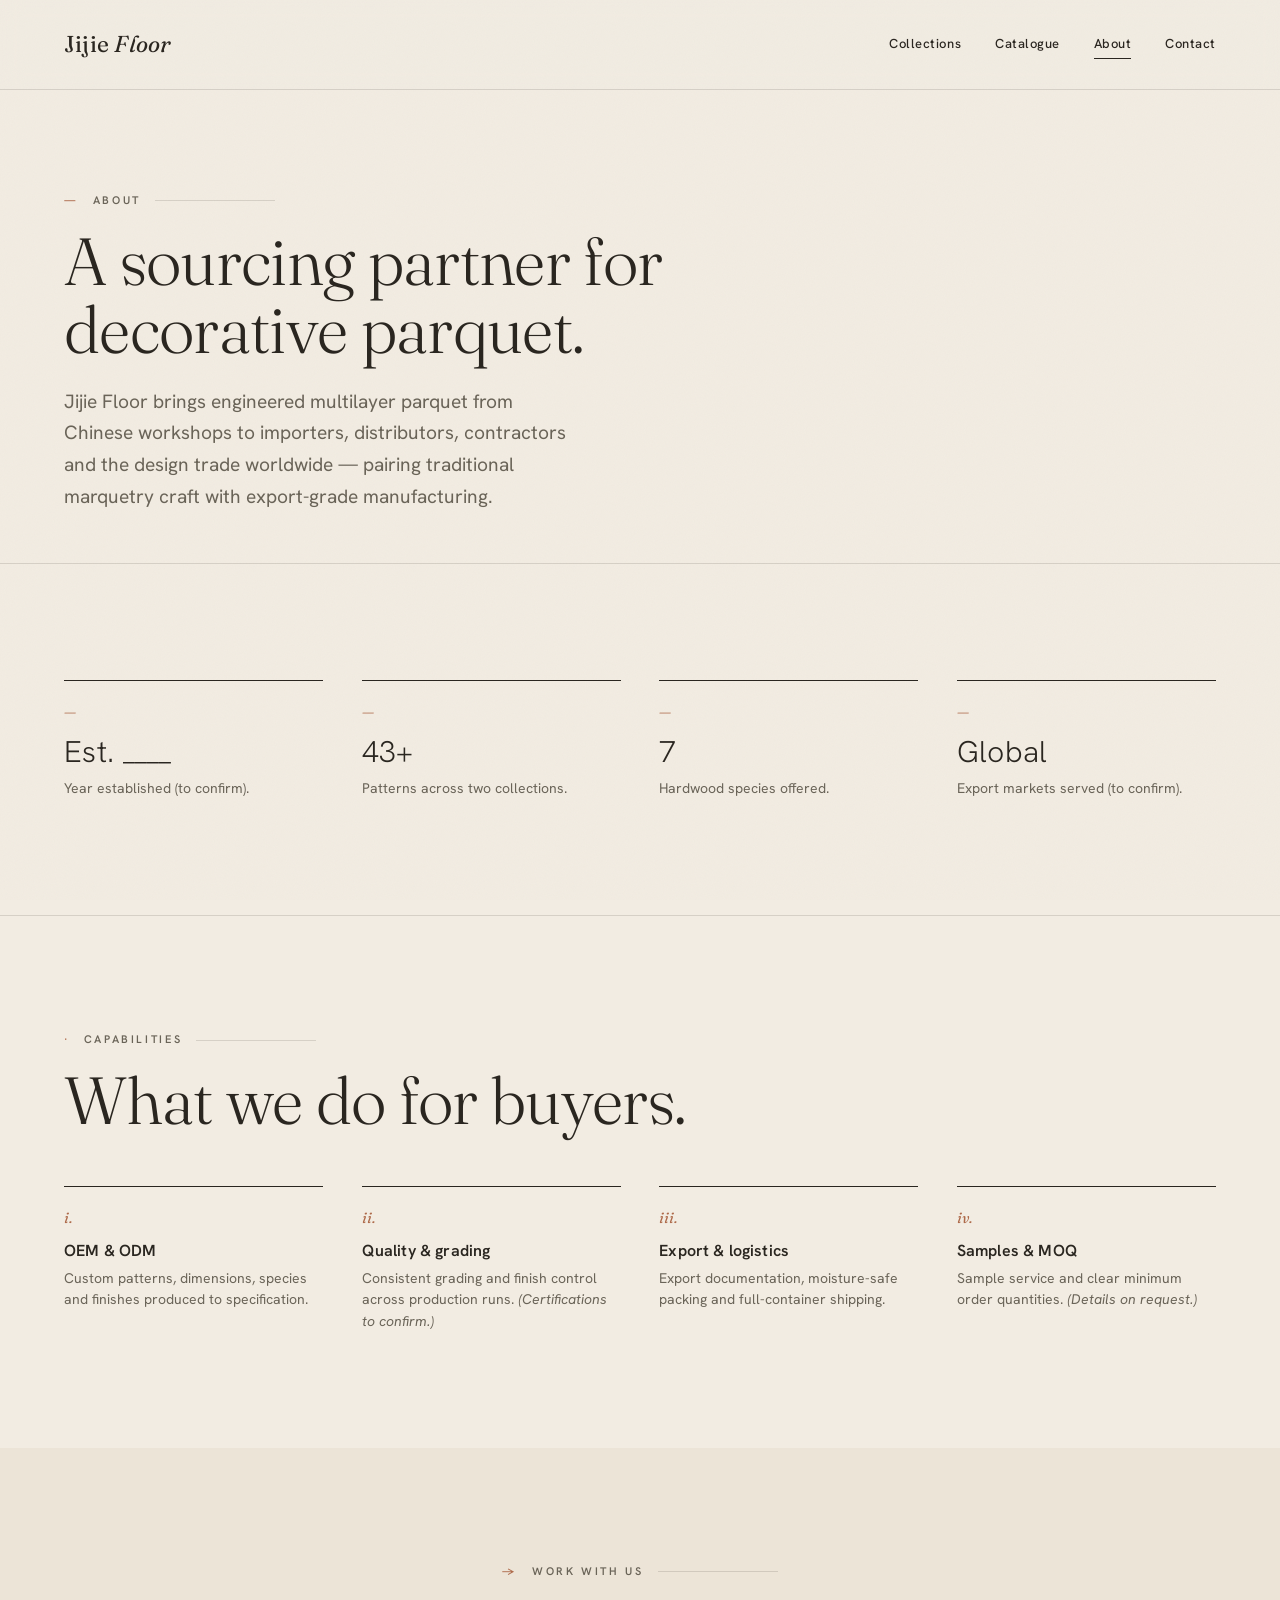
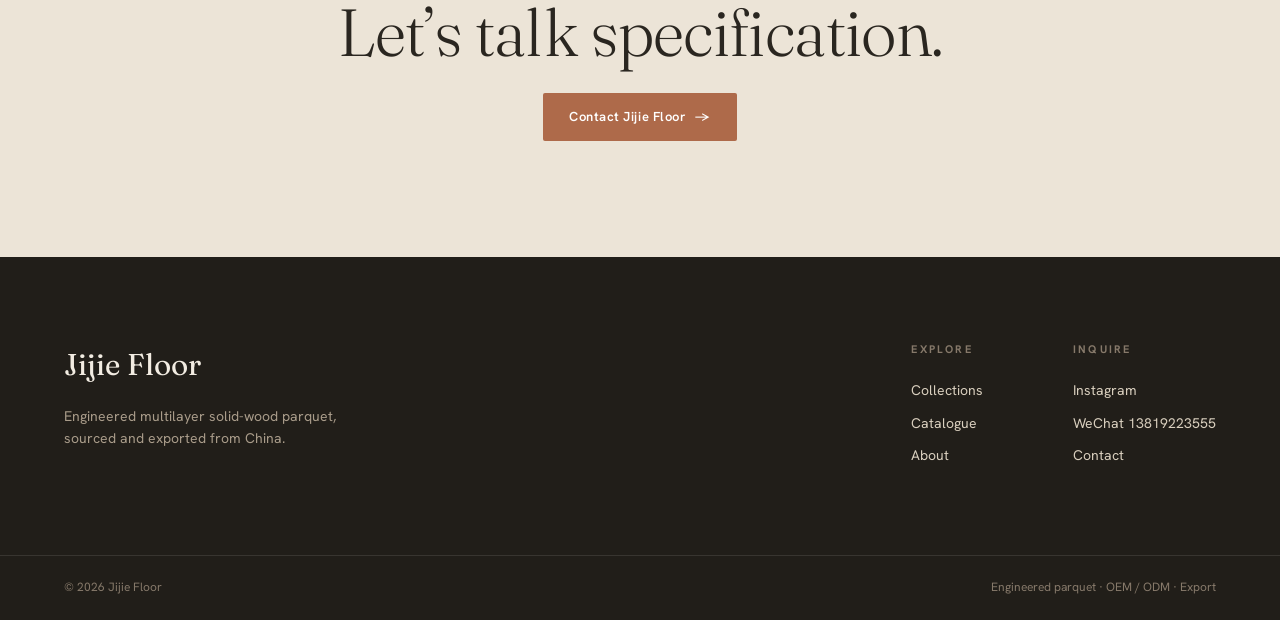
==== about.html @ 0fb3afa1 "Build Jijie Floor catalogue website Static multi-page site (Home, Collections, Catalogue, About, Con" ====
<!DOCTYPE html>
<html lang="en">
<head>
<meta charset="UTF-8">
<meta name="viewport" content="width=device-width, initial-scale=1">
<title>About — Jijie Floor</title>
<meta name="description" content="Jijie Floor is a China-based supplier of engineered multilayer parquet flooring for importers, distributors and the design trade.">
<link rel="preconnect" href="https://fonts.googleapis.com">
<link rel="preconnect" href="https://fonts.gstatic.com" crossorigin>
<link href="https://fonts.googleapis.com/css2?family=Fraunces:ital,opsz,wght@0,9..144,300;0,9..144,400;0,9..144,500;1,9..144,300;1,9..144,400&family=Hanken+Grotesk:wght@300;400;500;600&display=swap" rel="stylesheet">
<link rel="stylesheet" href="assets/css/styles.css">
</head>
<body>

<header class="site-head solid">
  <a class="wordmark" href="index.html">Jijie <b>Floor</b></a>
  <nav class="nav" aria-label="Primary">
    <a href="collections.html">Collections</a>
    <a href="catalogue.html">Catalogue</a>
    <a href="about.html" class="active">About</a>
    <a href="contact.html">Contact</a>
  </nav>
  <button class="nav-toggle" aria-label="Toggle menu"><span></span><span></span><span></span></button>
</header>

<section class="page-head container">
  <p class="eyebrow"><span class="idx">—</span> About</p>
  <!-- PLACEHOLDER: replace the story copy below with the real company background. -->
  <h1 class="title d2">A sourcing partner for<br>decorative parquet.</h1>
  <p class="lede big">Jijie Floor brings engineered multilayer parquet from Chinese workshops to importers, distributors, contractors and the design trade worldwide — pairing traditional marquetry craft with export-grade manufacturing.</p>
</section>

<!-- PLACEHOLDER: confirm these figures (year established, range, markets) before publishing. -->
<section class="section section--line container">
  <div class="caps reveal">
    <div class="cap"><span class="no">—</span><h3 class="serif" style="font-weight:300;font-size:30px">Est. ____</h3><p>Year established (to confirm).</p></div>
    <div class="cap"><span class="no">—</span><h3 class="serif" style="font-weight:300;font-size:30px">43+</h3><p>Patterns across two collections.</p></div>
    <div class="cap"><span class="no">—</span><h3 class="serif" style="font-weight:300;font-size:30px">7</h3><p>Hardwood species offered.</p></div>
    <div class="cap"><span class="no">—</span><h3 class="serif" style="font-weight:300;font-size:30px">Global</h3><p>Export markets served (to confirm).</p></div>
  </div>
</section>

<section class="section section--line container">
  <div class="section-head reveal">
    <div>
      <p class="eyebrow"><span class="idx">·</span> Capabilities</p>
      <h2 class="title d2">What we do for buyers.</h2>
    </div>
  </div>
  <!-- PLACEHOLDER: replace with real capability details (MOQ, certifications, lead times, finishes). -->
  <div class="caps reveal">
    <div class="cap"><span class="no">i.</span><h3>OEM &amp; ODM</h3><p>Custom patterns, dimensions, species and finishes produced to specification.</p></div>
    <div class="cap"><span class="no">ii.</span><h3>Quality &amp; grading</h3><p>Consistent grading and finish control across production runs. <em>(Certifications to confirm.)</em></p></div>
    <div class="cap"><span class="no">iii.</span><h3>Export &amp; logistics</h3><p>Export documentation, moisture-safe packing and full-container shipping.</p></div>
    <div class="cap"><span class="no">iv.</span><h3>Samples &amp; MOQ</h3><p>Sample service and clear minimum order quantities. <em>(Details on request.)</em></p></div>
  </div>
</section>

<section class="section inquiry">
  <div class="container reveal" style="text-align:center">
    <p class="eyebrow" style="justify-content:center"><span class="idx">→</span> Work with us</p>
    <h2 class="title d2" style="margin:18px 0 26px">Let&rsquo;s talk specification.</h2>
    <a class="btn" href="contact.html">Contact Jijie Floor <span class="arr">→</span></a>
  </div>
</section>

<footer class="foot">
  <div class="container foot__top">
    <div class="foot__brand">
      <div class="wordmark">Jijie Floor</div>
      <p>Engineered multilayer solid-wood parquet, sourced and exported from China.</p>
    </div>
    <div class="foot__cols">
      <div class="foot__col">
        <h4>Explore</h4>
        <a href="collections.html">Collections</a>
        <a href="catalogue.html">Catalogue</a>
        <a href="about.html">About</a>
      </div>
      <div class="foot__col">
        <h4>Inquire</h4>
        <a href="https://instagram.com/chinajijiefloor" target="_blank" rel="noopener">Instagram</a>
        <span>WeChat 13819223555</span>
        <a href="contact.html">Contact</a>
      </div>
    </div>
  </div>
  <div class="container foot__bar">
    <span>© <span data-year>2026</span> Jijie Floor</span>
    <span>Engineered parquet · OEM / ODM · Export</span>
  </div>
</footer>

<script src="assets/js/site.js"></script>
</body>
</html>
---- assets/css/styles.css ----
/* =========================================================
   Jijie Floor — Warm Minimal, editorial bones
   Fraunces (display) + Hanken Grotesk (text), clay accent
   ========================================================= */

:root{
  --paper:#F2ECE2;
  --paper-2:#ECE4D7;
  --paper-3:#E6DDCC;
  --ink:#2A2620;
  --ink-soft:#6A6458;
  --ink-faint:#A99C8A;
  --clay:#AE6A4A;
  --clay-deep:#8F5236;
  --espresso:#211E19;
  --line:rgba(42,38,32,.14);
  --line-soft:rgba(42,38,32,.08);

  --serif:'Fraunces',Georgia,serif;
  --sans:'Hanken Grotesk',system-ui,sans-serif;

  --gutter:clamp(20px,5vw,72px);
  --maxw:1280px;
  --ease:cubic-bezier(.22,.61,.36,1);
}

*,*::before,*::after{box-sizing:border-box;margin:0;padding:0}
html{-webkit-text-size-adjust:100%;scroll-behavior:smooth}
body{
  font-family:var(--sans);
  font-weight:400;
  color:var(--ink);
  background:var(--paper);
  line-height:1.6;
  -webkit-font-smoothing:antialiased;
  text-rendering:optimizeLegibility;
  overflow-x:hidden;
}
/* subtle paper grain */
body::before{
  content:"";position:fixed;inset:0;z-index:9999;pointer-events:none;opacity:.035;
  background-image:url("data:image/svg+xml,%3Csvg xmlns='http://www.w3.org/2000/svg' width='160' height='160'%3E%3Cfilter id='n'%3E%3CfeTurbulence type='fractalNoise' baseFrequency='.9' numOctaves='2' stitchTiles='stitch'/%3E%3C/filter%3E%3Crect width='100%25' height='100%25' filter='url(%23n)'/%3E%3C/svg%3E");
  mix-blend-mode:multiply;
}
img{display:block;max-width:100%}
a{color:inherit;text-decoration:none}
button{font:inherit;color:inherit;background:none;border:none;cursor:pointer}

/* ---------- Layout helpers ---------- */
.container{max-width:var(--maxw);margin:0 auto;padding-inline:var(--gutter)}
.section{padding-block:clamp(56px,9vw,128px)}
.section--line{border-top:1px solid var(--line)}
.lede{max-width:46ch}

.eyebrow{
  font-size:11px;font-weight:600;letter-spacing:.24em;text-transform:uppercase;
  color:var(--ink-soft);display:flex;align-items:center;gap:14px;
}
.eyebrow .idx{color:var(--clay)}
.eyebrow::after{content:"";flex:1;height:1px;background:var(--line);max-width:120px}
.section-head{display:flex;flex-wrap:wrap;justify-content:space-between;align-items:flex-end;gap:24px;margin-bottom:clamp(28px,4vw,56px)}
.section-head .title{margin-top:18px}

/* ---------- Type ---------- */
.title,h1,h2,h3{font-family:var(--serif);font-weight:300;line-height:1.02;letter-spacing:-.01em}
.d1{font-size:clamp(44px,8vw,104px)}
.d2{font-size:clamp(34px,5.2vw,68px)}
.d3{font-size:clamp(26px,3.4vw,40px)}
.title em,h1 em,h2 em{font-style:italic;font-weight:300}
.muted{color:var(--ink-soft)}
.serif{font-family:var(--serif)}
p.big{font-size:clamp(17px,1.5vw,20px);color:var(--ink-soft);line-height:1.65}

/* ---------- Buttons ---------- */
.btn{
  display:inline-flex;align-items:center;gap:10px;
  font-size:13px;font-weight:600;letter-spacing:.04em;
  padding:14px 26px;border-radius:2px;transition:.35s var(--ease);
  background:var(--clay);color:#fff;
}
.btn:hover{background:var(--clay-deep)}
.btn .arr{transition:transform .35s var(--ease)}
.btn:hover .arr{transform:translateX(4px)}
.btn--ghost{background:transparent;color:var(--ink);box-shadow:inset 0 0 0 1px var(--line)}
.btn--ghost:hover{background:var(--ink);color:var(--paper);box-shadow:none}
.btn--light{background:rgba(255,255,255,.12);backdrop-filter:blur(6px);color:#fff;box-shadow:inset 0 0 0 1px rgba(255,255,255,.4)}
.btn--light:hover{background:#fff;color:var(--ink)}
.link-arrow{font-weight:600;font-size:13px;letter-spacing:.04em;display:inline-flex;gap:8px;align-items:center;color:var(--ink);border-bottom:1px solid var(--clay);padding-bottom:3px;transition:.3s}
.link-arrow .arr{color:var(--clay);transition:transform .3s var(--ease)}
.link-arrow:hover .arr{transform:translateX(4px)}

/* ---------- Header ---------- */
.site-head{
  position:absolute;top:0;left:0;right:0;z-index:50;
  display:flex;align-items:center;justify-content:space-between;
  padding:26px var(--gutter);
}
.site-head .wordmark{font-family:var(--serif);font-size:23px;font-weight:400;letter-spacing:.01em}
.site-head .wordmark b{font-style:italic;font-weight:400}
.nav{display:flex;gap:34px;align-items:center}
.nav a{font-size:13px;font-weight:500;letter-spacing:.04em;position:relative;padding:4px 0;color:inherit}
.nav a::after{content:"";position:absolute;left:0;right:100%;bottom:0;height:1px;background:currentColor;transition:right .35s var(--ease)}
.nav a:hover::after,.nav a.active::after{right:0}
.nav-toggle{display:none;width:30px;height:18px;position:relative}
.nav-toggle span{position:absolute;left:0;right:0;height:1.5px;background:currentColor;transition:.3s}
.nav-toggle span:nth-child(1){top:0}
.nav-toggle span:nth-child(2){top:8px}
.nav-toggle span:nth-child(3){top:16px}

/* over-hero (home) = light text */
.site-head.over-hero{color:#F7F2E9}
.site-head.over-hero .nav a{color:#F7F2E9}
/* solid (inner pages) */
.site-head.solid{position:sticky;background:rgba(242,236,226,.86);backdrop-filter:blur(10px);border-bottom:1px solid var(--line);color:var(--ink)}

body.menu-open{overflow:hidden}

/* ---------- Hero ---------- */
.hero{position:relative;min-height:100svh;display:flex;align-items:flex-end;color:#F7F2E9;overflow:hidden}
.hero__bg{position:absolute;inset:0;background-size:cover;background-position:center;transform:scale(1.06);animation:heroZoom 14s var(--ease) forwards}
@keyframes heroZoom{to{transform:scale(1)}}
.hero::after{content:"";position:absolute;inset:0;background:
  linear-gradient(180deg,rgba(20,16,12,.42) 0%,rgba(20,16,12,0) 26%),
  linear-gradient(0deg,rgba(20,16,12,.72) 0%,rgba(20,16,12,.06) 52%)}
.hero__inner{position:relative;z-index:2;width:100%;max-width:var(--maxw);margin:0 auto;padding:0 var(--gutter) clamp(56px,8vw,96px)}
.hero .eyebrow{color:rgba(247,242,233,.85)}
.hero .eyebrow::after{background:rgba(247,242,233,.3)}
.hero .eyebrow .idx{color:#E8B48F}
.hero h1{margin:22px 0 26px;max-width:14ch;color:#FBF7EF}
.hero__actions{display:flex;gap:16px;flex-wrap:wrap}
.hero__meta{position:absolute;right:var(--gutter);bottom:clamp(56px,8vw,96px);text-align:right;font-size:11px;letter-spacing:.18em;text-transform:uppercase;color:rgba(247,242,233,.7);writing-mode:vertical-rl;transform:rotate(180deg)}
@media(max-width:760px){.hero__meta{display:none}}

/* ---------- Collection tiles ---------- */
.tiles{display:grid;grid-template-columns:1fr 1fr;gap:clamp(14px,2vw,26px)}
.tile{position:relative;display:block;overflow:hidden;border-radius:3px;aspect-ratio:4/3;color:#fff;isolation:isolate}
.tile img{position:absolute;inset:0;width:100%;height:100%;object-fit:cover;transition:transform 1s var(--ease)}
.tile::after{content:"";position:absolute;inset:0;background:linear-gradient(0deg,rgba(20,16,12,.66),rgba(20,16,12,.05) 60%);z-index:1}
.tile:hover img{transform:scale(1.05)}
.tile__body{position:absolute;z-index:2;left:0;bottom:0;padding:clamp(20px,3vw,34px)}
.tile__body .k{font-size:11px;letter-spacing:.2em;text-transform:uppercase;opacity:.82}
.tile__body .t{font-family:var(--serif);font-weight:300;font-size:clamp(24px,2.6vw,34px);margin-top:8px;display:flex;align-items:center;gap:12px}
.tile__body .arr{transition:transform .4s var(--ease)}
.tile:hover .arr{transform:translateX(6px)}
@media(max-width:720px){.tiles{grid-template-columns:1fr}}

/* ---------- Featured grid ---------- */
.fgrid{display:grid;grid-template-columns:repeat(4,1fr);gap:clamp(12px,1.6vw,20px)}
.fcard{display:block;position:relative}
.fcard__img{aspect-ratio:1;overflow:hidden;border-radius:3px;background:var(--paper-3)}
.fcard__img img{width:100%;height:100%;object-fit:cover;transition:transform .8s var(--ease)}
.fcard:hover .fcard__img img{transform:scale(1.06)}
.fcard__cap{display:flex;justify-content:space-between;align-items:baseline;margin-top:12px;gap:10px}
.fcard__cap .n{font-size:14px;font-weight:500}
.fcard__cap .c{font-size:12px;color:var(--ink-faint);font-family:var(--serif);font-style:italic}
@media(max-width:900px){.fgrid{grid-template-columns:repeat(2,1fr)}}

/* ---------- Species chips ---------- */
.chips{display:flex;flex-wrap:wrap;gap:12px}
.chip{
  font-size:13px;font-weight:500;letter-spacing:.02em;
  padding:10px 20px;border-radius:40px;box-shadow:inset 0 0 0 1px var(--line);
  color:var(--ink);transition:.3s var(--ease);background:transparent;
}
.chip:hover{background:var(--ink);color:var(--paper);box-shadow:none}
.chip.is-active{background:var(--clay);color:#fff;box-shadow:none}

/* ---------- Capabilities ---------- */
.caps{display:grid;grid-template-columns:repeat(4,1fr);gap:clamp(20px,3vw,44px)}
.cap{border-top:1px solid var(--ink);padding-top:18px}
.cap .no{font-family:var(--serif);font-style:italic;color:var(--clay);font-size:15px}
.cap h3{font-family:var(--sans);font-weight:600;font-size:16px;letter-spacing:.01em;margin:10px 0 8px;line-height:1.2}
.cap p{font-size:14px;color:var(--ink-soft);line-height:1.55}
@media(max-width:900px){.caps{grid-template-columns:1fr 1fr;gap:28px}}
@media(max-width:520px){.caps{grid-template-columns:1fr}}

/* ---------- Inquiry block ---------- */
.inquiry{background:var(--paper-2)}
.inq-grid{display:grid;grid-template-columns:1.3fr .7fr;gap:clamp(28px,5vw,72px);align-items:center}
.inq-contacts{display:flex;gap:14px;flex-wrap:wrap;margin-top:26px}
.contact-card{flex:1;min-width:180px;border:1px solid var(--line);border-radius:4px;padding:20px 22px;background:var(--paper);transition:.3s}
.contact-card:hover{border-color:var(--clay)}
.contact-card .k{font-size:11px;letter-spacing:.2em;text-transform:uppercase;color:var(--ink-faint)}
.contact-card .v{font-family:var(--serif);font-size:22px;margin-top:8px;word-break:break-word}
.qr-wrap{justify-self:end;text-align:center}
.qr-wrap img{width:200px;height:200px;border:10px solid #fff;box-shadow:0 18px 40px rgba(42,38,32,.14);border-radius:4px}
.qr-wrap .cap{font-size:11px;letter-spacing:.18em;text-transform:uppercase;color:var(--ink-soft);margin-top:16px}
@media(max-width:820px){.inq-grid{grid-template-columns:1fr}.qr-wrap{justify-self:start}}

/* ---------- Footer ---------- */
.foot{background:var(--espresso);color:#D9CFBE}
.foot__top{display:flex;flex-wrap:wrap;justify-content:space-between;gap:40px;padding-block:clamp(48px,7vw,84px)}
.foot__brand .wordmark{font-family:var(--serif);font-size:30px;color:#F2ECE2}
.foot__brand p{max-width:34ch;color:#A99C8A;margin-top:16px;font-size:14px}
.foot__cols{display:flex;gap:clamp(40px,7vw,96px)}
.foot__col h4{font-size:11px;letter-spacing:.2em;text-transform:uppercase;color:#86796A;margin-bottom:16px}
.foot__col a,.foot__col span{display:block;font-size:14px;color:#D9CFBE;padding:5px 0;transition:.25s}
.foot__col a:hover{color:#fff}
.foot__bar{border-top:1px solid rgba(255,255,255,.1);padding-block:22px;display:flex;justify-content:space-between;flex-wrap:wrap;gap:10px;font-size:12px;color:#86796A}

/* ---------- Page header (inner) ---------- */
.page-head{padding-block:clamp(48px,8vw,104px) clamp(28px,4vw,52px)}
.page-head h1{margin-top:18px}
.page-head .lede{margin-top:22px}

/* ---------- Collections page ---------- */
.coll{display:grid;grid-template-columns:1fr 1fr;gap:clamp(28px,5vw,72px);align-items:center;padding-block:clamp(40px,6vw,80px)}
.coll:nth-child(even) .coll__media{order:2}
.coll__media{position:relative;aspect-ratio:5/4;border-radius:3px;overflow:hidden;background:var(--paper-3)}
.coll__media img{width:100%;height:100%;object-fit:cover}
.coll__media .tagno{position:absolute;top:18px;left:18px;font-family:var(--serif);font-style:italic;font-size:60px;color:rgba(255,255,255,.9);line-height:1}
.coll__body .families{display:flex;flex-wrap:wrap;gap:8px;margin:22px 0 28px}
.coll__body .families span{font-size:12px;color:var(--ink-soft);padding:6px 14px;box-shadow:inset 0 0 0 1px var(--line);border-radius:40px}
@media(max-width:820px){.coll{grid-template-columns:1fr;gap:24px}.coll:nth-child(even) .coll__media{order:0}}

/* ---------- Catalogue ---------- */
.filters{position:sticky;top:0;z-index:30;background:rgba(242,236,226,.92);backdrop-filter:blur(10px);border-bottom:1px solid var(--line);padding-block:18px}
.filter-row{display:flex;gap:10px;align-items:center;flex-wrap:wrap;padding-block:6px}
.filter-row .leg{font-size:11px;letter-spacing:.18em;text-transform:uppercase;color:var(--ink-faint);width:74px;flex:none}
.fbtn{font-size:12.5px;font-weight:500;padding:7px 15px;border-radius:40px;box-shadow:inset 0 0 0 1px var(--line);color:var(--ink-soft);transition:.25s var(--ease);white-space:nowrap}
.fbtn:hover{color:var(--ink);box-shadow:inset 0 0 0 1px var(--ink)}
.fbtn.is-active{background:var(--ink);color:var(--paper);box-shadow:none}
.fbtn.is-active[data-group="collection"]{background:var(--clay)}
.cat-meta{display:flex;justify-content:space-between;align-items:center;gap:16px;flex-wrap:wrap;padding-block:26px 22px}
.cat-meta .count{font-size:13px;color:var(--ink-soft)}
.cat-meta .count b{color:var(--ink);font-weight:600}
.clearbtn{font-size:12px;letter-spacing:.04em;color:var(--clay);border-bottom:1px solid transparent}
.clearbtn:hover{border-color:var(--clay)}

.catgrid{display:grid;grid-template-columns:repeat(4,1fr);gap:clamp(12px,1.6vw,22px);padding-bottom:clamp(56px,8vw,110px)}
@media(max-width:980px){.catgrid{grid-template-columns:repeat(3,1fr)}}
@media(max-width:680px){.catgrid{grid-template-columns:repeat(2,1fr)}}
.pcard{display:block;text-align:left;width:100%}
.pcard__img{position:relative;aspect-ratio:1;overflow:hidden;border-radius:3px;background:var(--paper-3)}
.pcard__img img{width:100%;height:100%;object-fit:cover;transition:transform .8s var(--ease)}
.pcard:hover .pcard__img img{transform:scale(1.07)}
.pcard__img::after{content:"View";position:absolute;inset:0;display:flex;align-items:center;justify-content:center;
  background:rgba(33,30,25,.34);color:#fff;font-size:12px;letter-spacing:.18em;text-transform:uppercase;
  opacity:0;transition:.35s var(--ease)}
.pcard:hover .pcard__img::after{opacity:1}
.pcard__cap{display:flex;justify-content:space-between;align-items:baseline;margin-top:12px;gap:8px}
.pcard__cap .n{font-size:13.5px;font-weight:500}
.pcard__cap .c{font-size:12px;color:var(--ink-faint);font-family:var(--serif);font-style:italic}
.pcard__sp{font-size:11px;color:var(--ink-faint);letter-spacing:.12em;text-transform:uppercase;margin-top:3px}
.no-results{padding:60px 0;text-align:center;color:var(--ink-soft)}

/* ---------- Lightbox ---------- */
.lb{position:fixed;inset:0;z-index:200;display:none;align-items:center;justify-content:center;padding:clamp(16px,4vw,52px)}
.lb.open{display:flex}
.lb__scrim{position:absolute;inset:0;background:rgba(24,20,16,.78);backdrop-filter:blur(4px);animation:fade .4s var(--ease)}
@keyframes fade{from{opacity:0}}
.lb__panel{position:relative;z-index:2;display:grid;grid-template-columns:1.1fr .9fr;max-width:1040px;width:100%;max-height:88vh;
  background:var(--paper);border-radius:4px;overflow:hidden;box-shadow:0 40px 100px rgba(0,0,0,.5);animation:pop .5s var(--ease)}
@keyframes pop{from{opacity:0;transform:translateY(16px) scale(.98)}}
.lb__img{background:var(--paper-3)}
.lb__img img{width:100%;height:100%;object-fit:cover;min-height:340px;max-height:88vh}
.lb__info{padding:clamp(26px,3.4vw,48px);display:flex;flex-direction:column}
.lb__info .eyebrow{margin-bottom:auto}
.lb__info h2{margin:18px 0 6px}
.lb__code{font-family:var(--serif);font-style:italic;color:var(--clay);font-size:18px}
.lb__specs{margin:26px 0;border-top:1px solid var(--line)}
.lb__specs div{display:flex;justify-content:space-between;padding:13px 0;border-bottom:1px solid var(--line);font-size:14px}
.lb__specs .k{color:var(--ink-soft)}
.lb__specs .v{font-weight:500}
.lb__cta{display:flex;gap:12px;flex-wrap:wrap}
.lb__close{position:absolute;top:14px;right:14px;z-index:5;width:42px;height:42px;border-radius:50%;
  background:rgba(255,255,255,.9);display:flex;align-items:center;justify-content:center;font-size:20px;transition:.25s;box-shadow:0 4px 14px rgba(0,0,0,.18)}
.lb__close:hover{background:#fff;transform:rotate(90deg)}
.lb__nav{position:absolute;z-index:5;top:50%;transform:translateY(-50%);width:46px;height:46px;border-radius:50%;
  background:rgba(255,255,255,.85);display:flex;align-items:center;justify-content:center;font-size:18px;transition:.25s}
.lb__nav:hover{background:#fff}
.lb__nav.prev{left:-23px}.lb__nav.next{right:-23px}
@media(max-width:820px){
  .lb__panel{grid-template-columns:1fr;max-height:90vh;overflow-y:auto}
  .lb__img img{max-height:46vh}
  .lb__nav.prev{left:8px}.lb__nav.next{right:8px}
}

/* ---------- Reveal animation ---------- */
.reveal{opacity:0;transform:translateY(26px);transition:opacity .9s var(--ease),transform .9s var(--ease)}
.reveal.in{opacity:1;transform:none}
.stagger>*{opacity:0;transform:translateY(20px);animation:rise .8s var(--ease) forwards}
.stagger>*:nth-child(1){animation-delay:.05s}
.stagger>*:nth-child(2){animation-delay:.15s}
.stagger>*:nth-child(3){animation-delay:.25s}
.stagger>*:nth-child(4){animation-delay:.35s}
@keyframes rise{to{opacity:1;transform:none}}
@media(prefers-reduced-motion:reduce){
  *{animation:none!important;transition:none!important}
  .reveal{opacity:1;transform:none}
}

/* ---------- Mobile nav ---------- */
@media(max-width:840px){
  .nav-toggle{display:block}
  .nav{
    position:fixed;inset:0;z-index:60;flex-direction:column;justify-content:center;gap:30px;
    background:var(--paper);color:var(--ink);transform:translateX(100%);transition:transform .5s var(--ease);
  }
  .nav a{font-size:24px;font-family:var(--serif);font-weight:300;color:var(--ink)}
  .nav a::after{display:none}
  body.menu-open .nav{transform:none}
  .site-head.over-hero .nav a{color:var(--ink)}
}
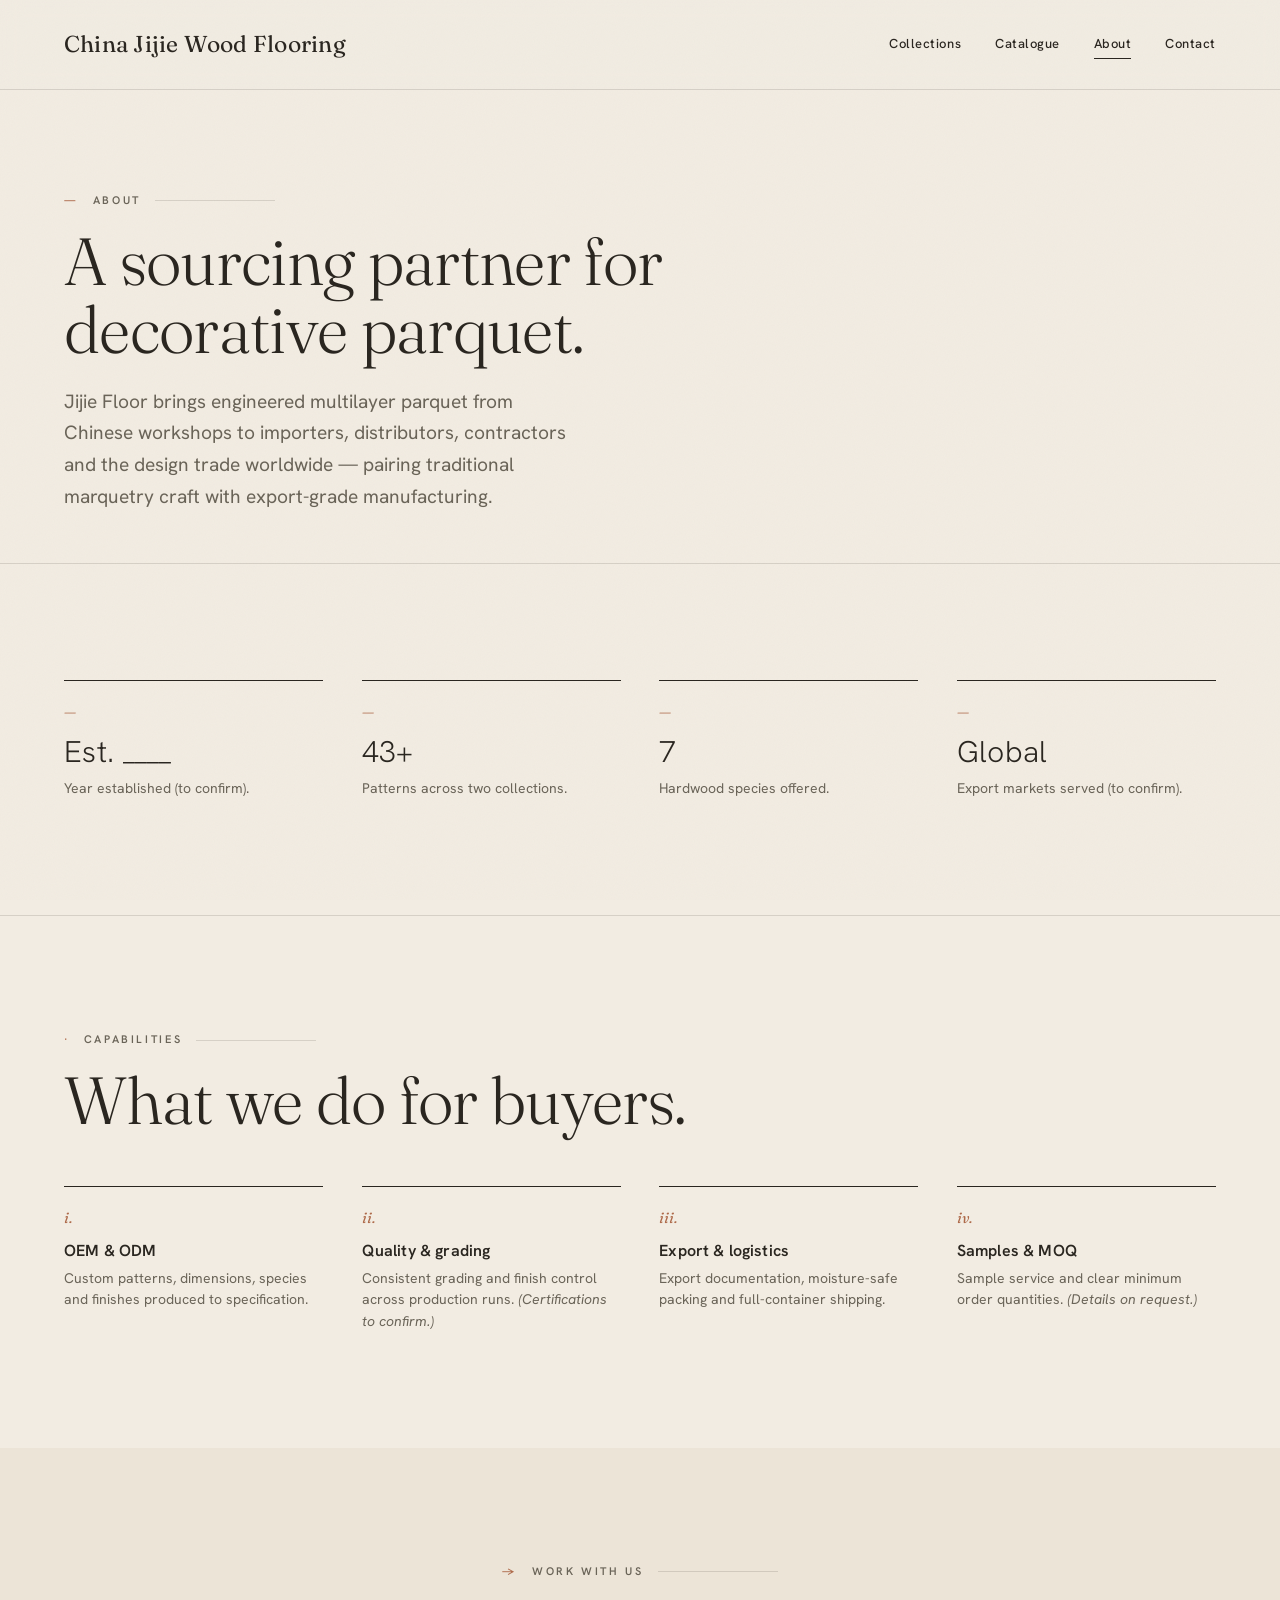
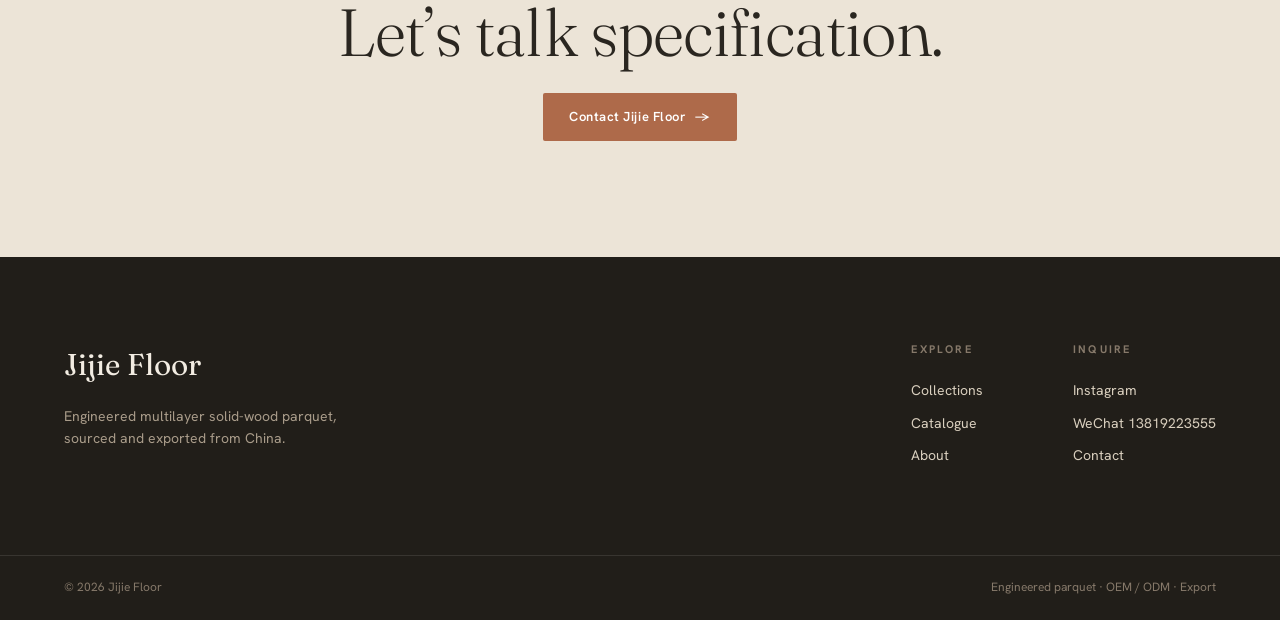
==== commit 564540f7: "Update header wordmark to China Jijie Wood Flooring Co-Authored-By: Claude Opus 4.8 (1M context) <no" ====
--- a/about.html
+++ b/about.html
@@ -13,7 +13,7 @@
 <body>
 
 <header class="site-head solid">
-  <a class="wordmark" href="index.html">Jijie <b>Floor</b></a>
+  <a class="wordmark" href="index.html">China Jijie Wood Flooring</a>
   <nav class="nav" aria-label="Primary">
     <a href="collections.html">Collections</a>
     <a href="catalogue.html">Catalogue</a>
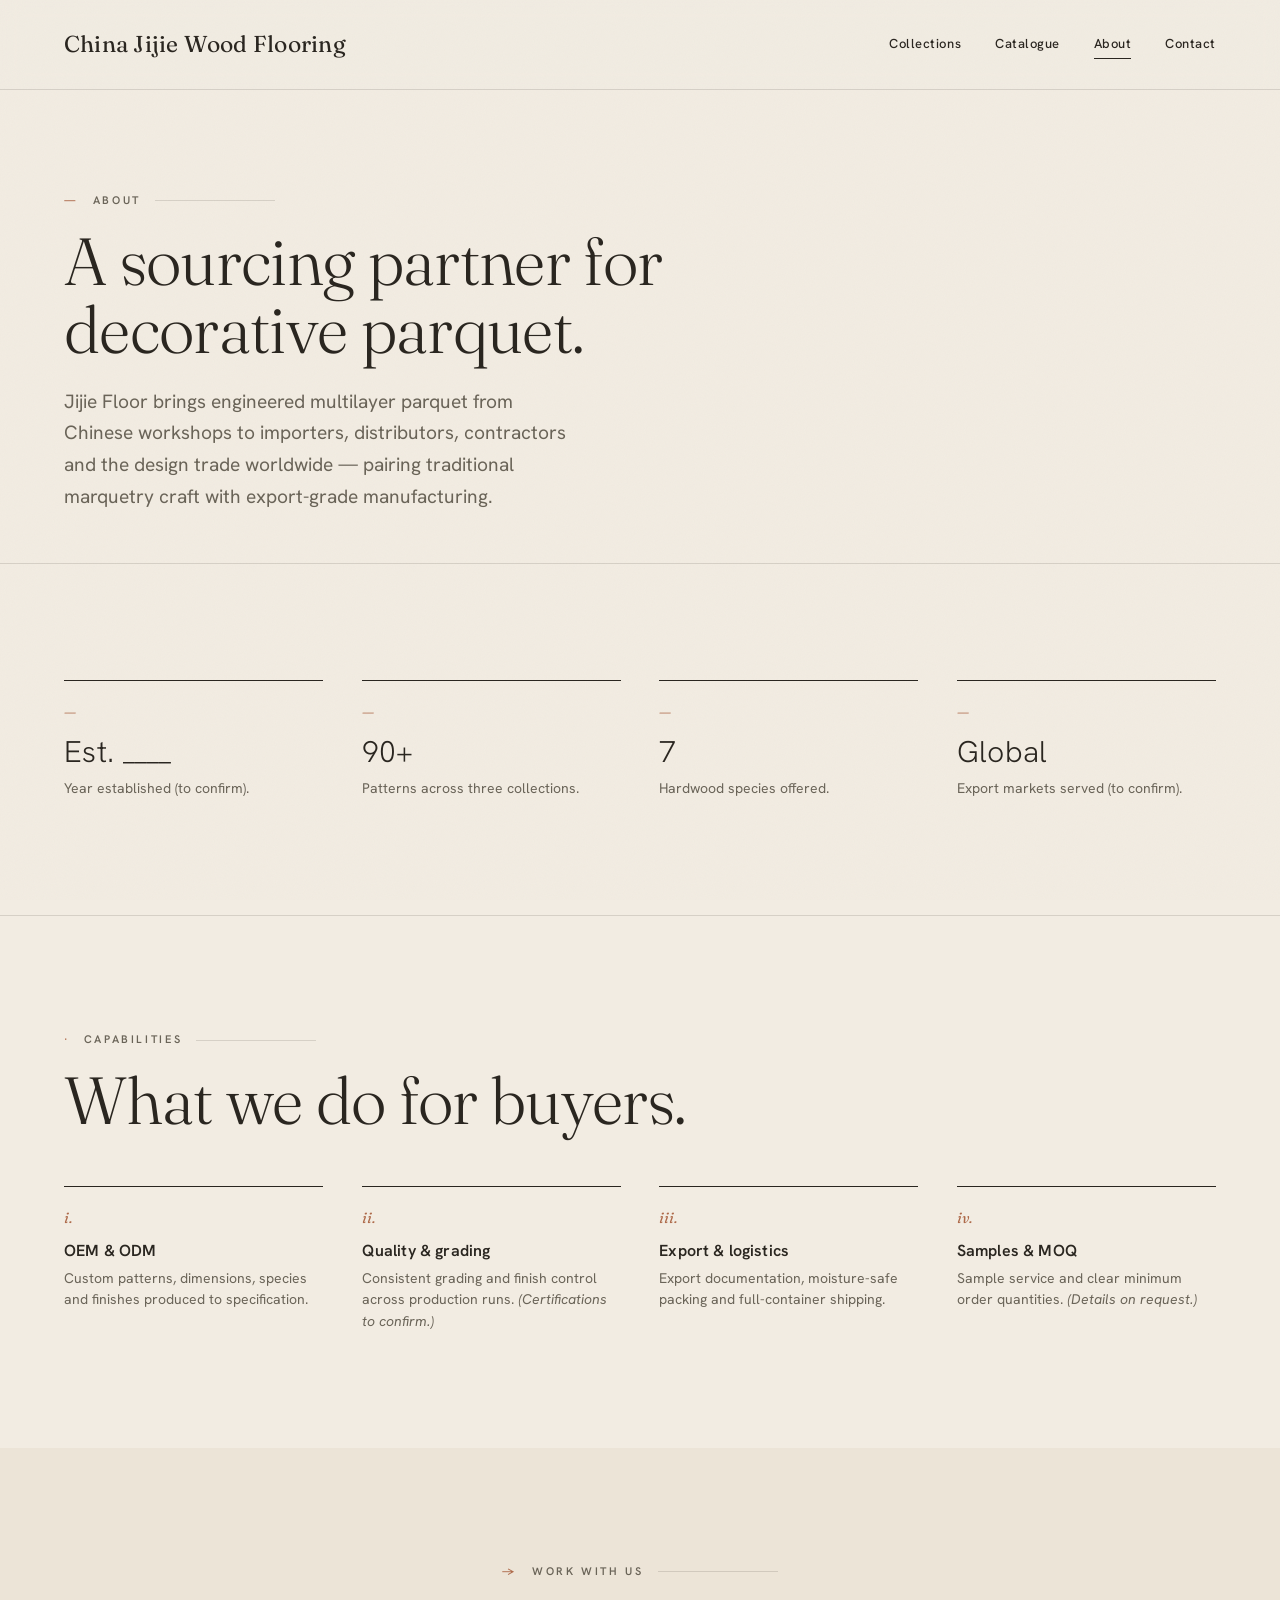
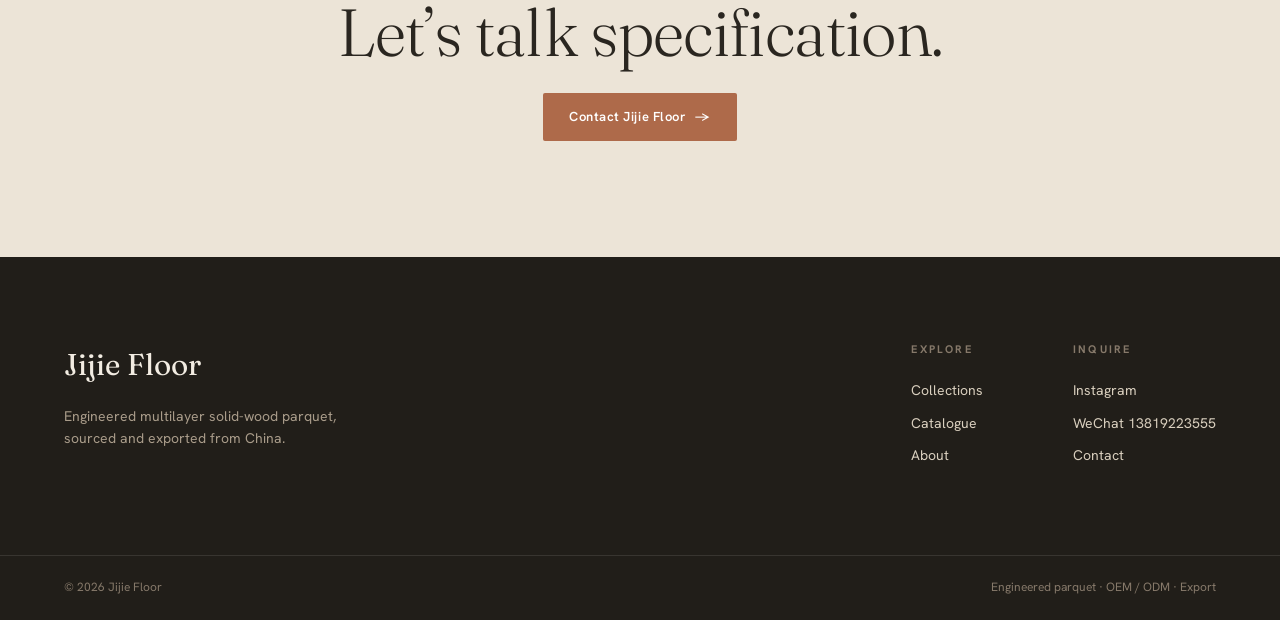
==== commit ddd91024: "Add Herringbone, Chevron & Plank collection (48 oak SKUs) Third collection of engineered oak: 7 chev" ====
--- a/about.html
+++ b/about.html
@@ -34,7 +34,7 @@
 <section class="section section--line container">
   <div class="caps reveal">
     <div class="cap"><span class="no">—</span><h3 class="serif" style="font-weight:300;font-size:30px">Est. ____</h3><p>Year established (to confirm).</p></div>
-    <div class="cap"><span class="no">—</span><h3 class="serif" style="font-weight:300;font-size:30px">43+</h3><p>Patterns across two collections.</p></div>
+    <div class="cap"><span class="no">—</span><h3 class="serif" style="font-weight:300;font-size:30px">90+</h3><p>Patterns across three collections.</p></div>
     <div class="cap"><span class="no">—</span><h3 class="serif" style="font-weight:300;font-size:30px">7</h3><p>Hardwood species offered.</p></div>
     <div class="cap"><span class="no">—</span><h3 class="serif" style="font-weight:300;font-size:30px">Global</h3><p>Export markets served (to confirm).</p></div>
   </div>
--- a/assets/css/styles.css
+++ b/assets/css/styles.css
@@ -132,7 +132,7 @@
 @media(max-width:760px){.hero__meta{display:none}}
 
 /* ---------- Collection tiles ---------- */
-.tiles{display:grid;grid-template-columns:1fr 1fr;gap:clamp(14px,2vw,26px)}
+.tiles{display:grid;grid-template-columns:repeat(3,1fr);gap:clamp(14px,2vw,26px)}
 .tile{position:relative;display:block;overflow:hidden;border-radius:3px;aspect-ratio:4/3;color:#fff;isolation:isolate}
 .tile img{position:absolute;inset:0;width:100%;height:100%;object-fit:cover;transition:transform 1s var(--ease)}
 .tile::after{content:"";position:absolute;inset:0;background:linear-gradient(0deg,rgba(20,16,12,.66),rgba(20,16,12,.05) 60%);z-index:1}
@@ -142,7 +142,8 @@
 .tile__body .t{font-family:var(--serif);font-weight:300;font-size:clamp(24px,2.6vw,34px);margin-top:8px;display:flex;align-items:center;gap:12px}
 .tile__body .arr{transition:transform .4s var(--ease)}
 .tile:hover .arr{transform:translateX(6px)}
-@media(max-width:720px){.tiles{grid-template-columns:1fr}}
+@media(max-width:980px){.tiles{grid-template-columns:1fr 1fr}}
+@media(max-width:680px){.tiles{grid-template-columns:1fr}}
 
 /* ---------- Featured grid ---------- */
 .fgrid{display:grid;grid-template-columns:repeat(4,1fr);gap:clamp(12px,1.6vw,20px)}
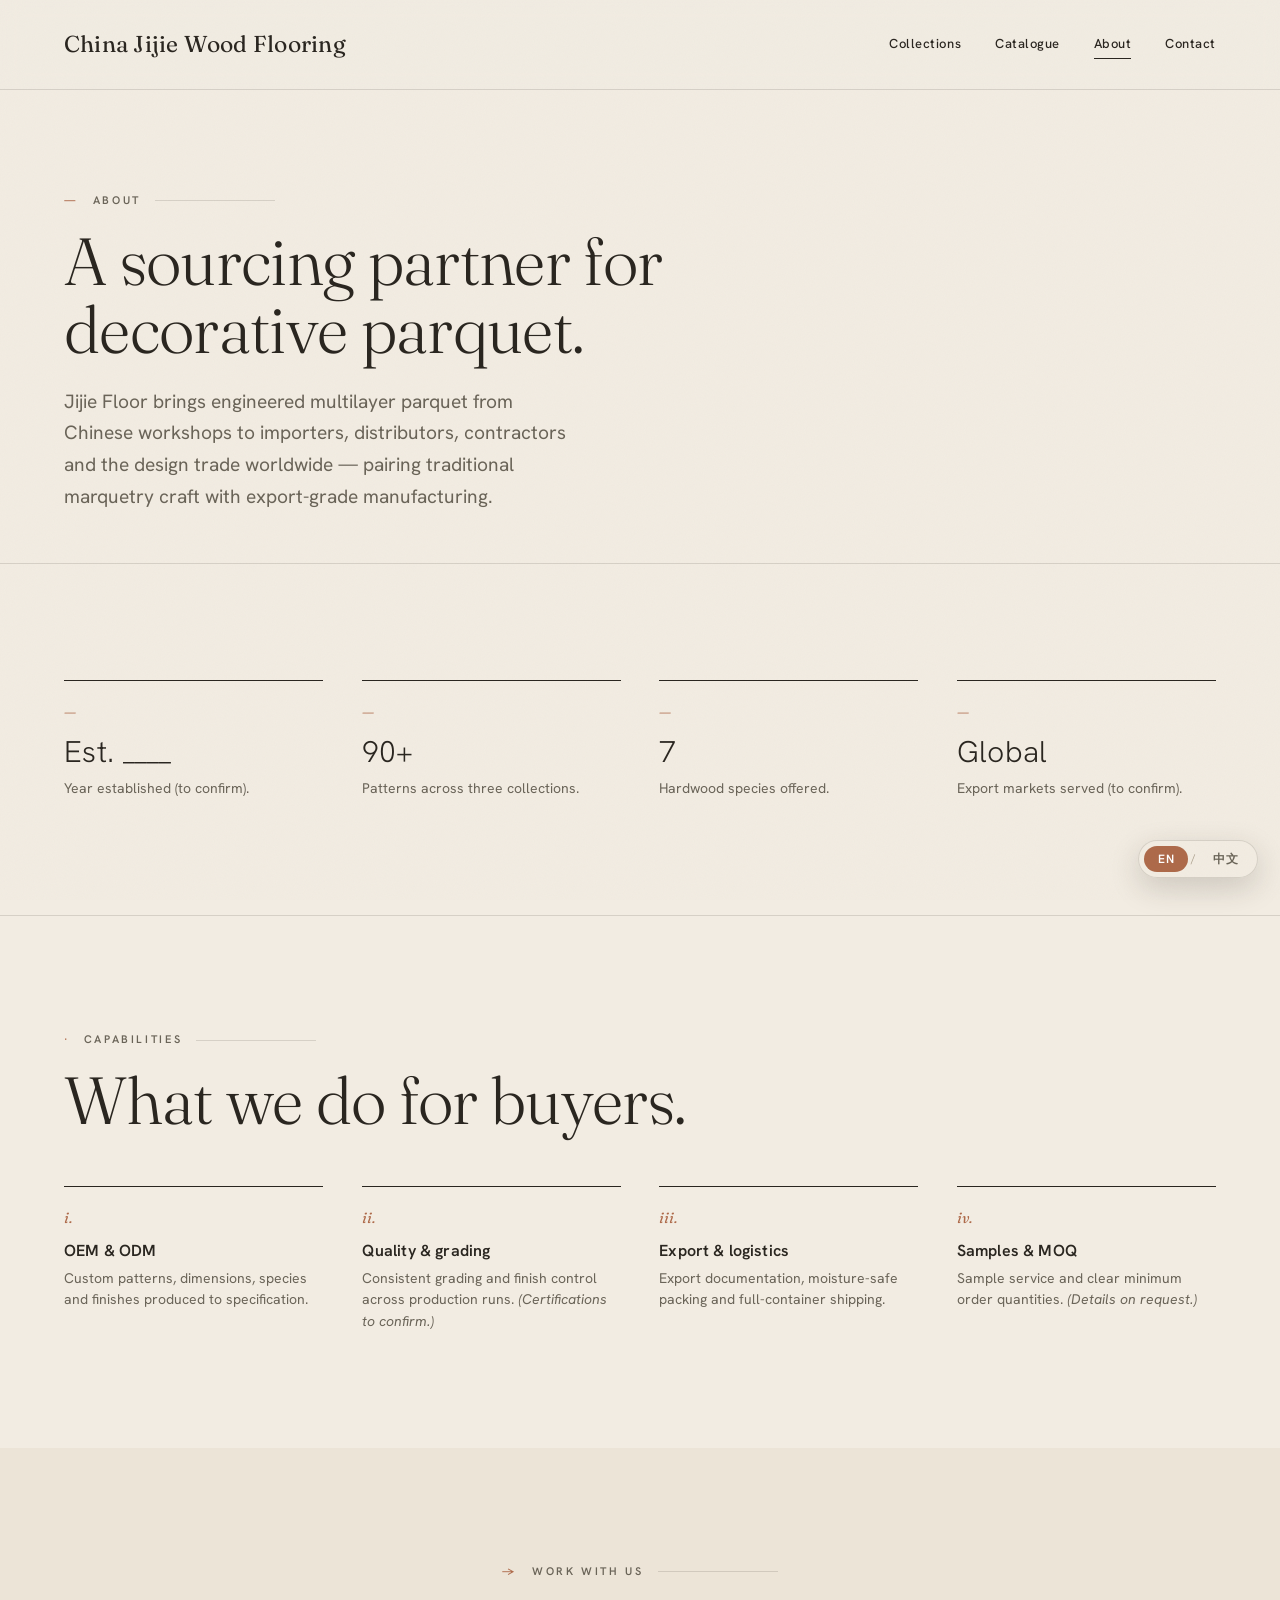
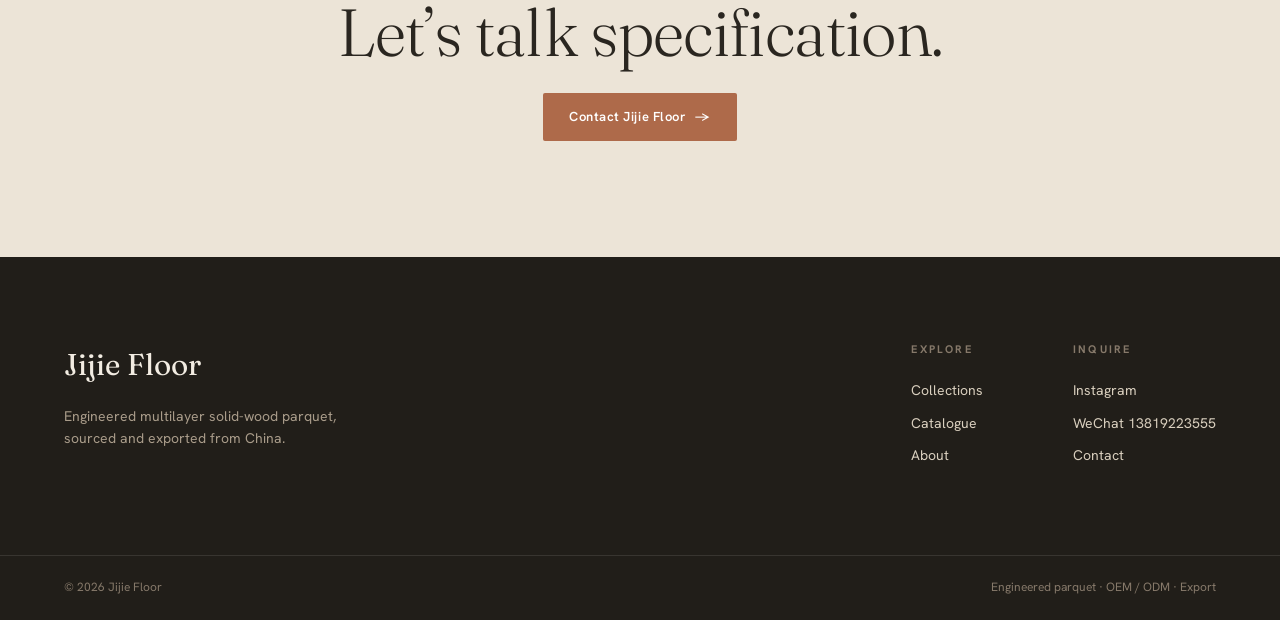
==== commit 4eac55b5: "Add EN / 中文 language toggle Floating sticky switcher (bottom-right) swaps the whole site between Eng" ====
--- a/about.html
+++ b/about.html
@@ -3,7 +3,7 @@
 <head>
 <meta charset="UTF-8">
 <meta name="viewport" content="width=device-width, initial-scale=1">
-<title>About — Jijie Floor</title>
+<title data-i18n="title.about">About — Jijie Floor</title>
 <meta name="description" content="Jijie Floor is a China-based supplier of engineered multilayer parquet flooring for importers, distributors and the design trade.">
 <link rel="preconnect" href="https://fonts.googleapis.com">
 <link rel="preconnect" href="https://fonts.gstatic.com" crossorigin>
@@ -13,84 +13,85 @@
 <body>
 
 <header class="site-head solid">
-  <a class="wordmark" href="index.html">China Jijie Wood Flooring</a>
+  <a class="wordmark" href="index.html" data-i18n>China Jijie Wood Flooring</a>
   <nav class="nav" aria-label="Primary">
-    <a href="collections.html">Collections</a>
-    <a href="catalogue.html">Catalogue</a>
-    <a href="about.html" class="active">About</a>
-    <a href="contact.html">Contact</a>
+    <a href="collections.html" data-i18n>Collections</a>
+    <a href="catalogue.html" data-i18n>Catalogue</a>
+    <a href="about.html" class="active" data-i18n>About</a>
+    <a href="contact.html" data-i18n>Contact</a>
   </nav>
   <button class="nav-toggle" aria-label="Toggle menu"><span></span><span></span><span></span></button>
 </header>
 
 <section class="page-head container">
-  <p class="eyebrow"><span class="idx">—</span> About</p>
+  <p class="eyebrow"><span class="idx">—</span> <span data-i18n>About</span></p>
   <!-- PLACEHOLDER: replace the story copy below with the real company background. -->
-  <h1 class="title d2">A sourcing partner for<br>decorative parquet.</h1>
-  <p class="lede big">Jijie Floor brings engineered multilayer parquet from Chinese workshops to importers, distributors, contractors and the design trade worldwide — pairing traditional marquetry craft with export-grade manufacturing.</p>
+  <h1 class="title d2" data-i18n="ab.h1">A sourcing partner for<br>decorative parquet.</h1>
+  <p class="lede big" data-i18n="ab.lede">Jijie Floor brings engineered multilayer parquet from Chinese workshops to importers, distributors, contractors and the design trade worldwide — pairing traditional marquetry craft with export-grade manufacturing.</p>
 </section>
 
 <!-- PLACEHOLDER: confirm these figures (year established, range, markets) before publishing. -->
 <section class="section section--line container">
   <div class="caps reveal">
-    <div class="cap"><span class="no">—</span><h3 class="serif" style="font-weight:300;font-size:30px">Est. ____</h3><p>Year established (to confirm).</p></div>
-    <div class="cap"><span class="no">—</span><h3 class="serif" style="font-weight:300;font-size:30px">90+</h3><p>Patterns across three collections.</p></div>
-    <div class="cap"><span class="no">—</span><h3 class="serif" style="font-weight:300;font-size:30px">7</h3><p>Hardwood species offered.</p></div>
-    <div class="cap"><span class="no">—</span><h3 class="serif" style="font-weight:300;font-size:30px">Global</h3><p>Export markets served (to confirm).</p></div>
+    <div class="cap"><span class="no">—</span><h3 class="serif" style="font-weight:300;font-size:30px">Est. ____</h3><p data-i18n="ab.stat1.d">Year established (to confirm).</p></div>
+    <div class="cap"><span class="no">—</span><h3 class="serif" style="font-weight:300;font-size:30px">90+</h3><p data-i18n="ab.stat2.d">Patterns across three collections.</p></div>
+    <div class="cap"><span class="no">—</span><h3 class="serif" style="font-weight:300;font-size:30px">7</h3><p data-i18n="ab.stat3.d">Hardwood species offered.</p></div>
+    <div class="cap"><span class="no">—</span><h3 class="serif" style="font-weight:300;font-size:30px" data-i18n>Global</h3><p data-i18n="ab.stat4.d">Export markets served (to confirm).</p></div>
   </div>
 </section>
 
 <section class="section section--line container">
   <div class="section-head reveal">
     <div>
-      <p class="eyebrow"><span class="idx">·</span> Capabilities</p>
-      <h2 class="title d2">What we do for buyers.</h2>
+      <p class="eyebrow"><span class="idx">·</span> <span data-i18n>Capabilities</span></p>
+      <h2 class="title d2" data-i18n="ab.cap.h2">What we do for buyers.</h2>
     </div>
   </div>
   <!-- PLACEHOLDER: replace with real capability details (MOQ, certifications, lead times, finishes). -->
   <div class="caps reveal">
-    <div class="cap"><span class="no">i.</span><h3>OEM &amp; ODM</h3><p>Custom patterns, dimensions, species and finishes produced to specification.</p></div>
-    <div class="cap"><span class="no">ii.</span><h3>Quality &amp; grading</h3><p>Consistent grading and finish control across production runs. <em>(Certifications to confirm.)</em></p></div>
-    <div class="cap"><span class="no">iii.</span><h3>Export &amp; logistics</h3><p>Export documentation, moisture-safe packing and full-container shipping.</p></div>
-    <div class="cap"><span class="no">iv.</span><h3>Samples &amp; MOQ</h3><p>Sample service and clear minimum order quantities. <em>(Details on request.)</em></p></div>
+    <div class="cap"><span class="no">i.</span><h3>OEM &amp; ODM</h3><p data-i18n="ab.cap1.d">Custom patterns, dimensions, species and finishes produced to specification.</p></div>
+    <div class="cap"><span class="no">ii.</span><h3 data-i18n>Quality &amp; grading</h3><p data-i18n="ab.cap2.d">Consistent grading and finish control across production runs. <em>(Certifications to confirm.)</em></p></div>
+    <div class="cap"><span class="no">iii.</span><h3 data-i18n>Export &amp; logistics</h3><p data-i18n="ab.cap3.d">Export documentation, moisture-safe packing and full-container shipping.</p></div>
+    <div class="cap"><span class="no">iv.</span><h3 data-i18n>Samples &amp; MOQ</h3><p data-i18n="ab.cap4.d">Sample service and clear minimum order quantities. <em>(Details on request.)</em></p></div>
   </div>
 </section>
 
 <section class="section inquiry">
   <div class="container reveal" style="text-align:center">
-    <p class="eyebrow" style="justify-content:center"><span class="idx">→</span> Work with us</p>
-    <h2 class="title d2" style="margin:18px 0 26px">Let&rsquo;s talk specification.</h2>
-    <a class="btn" href="contact.html">Contact Jijie Floor <span class="arr">→</span></a>
+    <p class="eyebrow" style="justify-content:center"><span class="idx">→</span> <span data-i18n>Work with us</span></p>
+    <h2 class="title d2" style="margin:18px 0 26px" data-i18n="ab.next.h2">Let&rsquo;s talk specification.</h2>
+    <a class="btn" href="contact.html"><span data-i18n>Contact Jijie Floor</span> <span class="arr">→</span></a>
   </div>
 </section>
 
 <footer class="foot">
   <div class="container foot__top">
     <div class="foot__brand">
-      <div class="wordmark">Jijie Floor</div>
-      <p>Engineered multilayer solid-wood parquet, sourced and exported from China.</p>
+      <div class="wordmark" data-i18n>Jijie Floor</div>
+      <p data-i18n="foot.tagline">Engineered multilayer solid-wood parquet, sourced and exported from China.</p>
     </div>
     <div class="foot__cols">
       <div class="foot__col">
-        <h4>Explore</h4>
-        <a href="collections.html">Collections</a>
-        <a href="catalogue.html">Catalogue</a>
-        <a href="about.html">About</a>
+        <h4 data-i18n>Explore</h4>
+        <a href="collections.html" data-i18n>Collections</a>
+        <a href="catalogue.html" data-i18n>Catalogue</a>
+        <a href="about.html" data-i18n>About</a>
       </div>
       <div class="foot__col">
-        <h4>Inquire</h4>
+        <h4 data-i18n>Inquire</h4>
         <a href="https://instagram.com/chinajijiefloor" target="_blank" rel="noopener">Instagram</a>
-        <span>WeChat 13819223555</span>
-        <a href="contact.html">Contact</a>
+        <span data-i18n>WeChat 13819223555</span>
+        <a href="contact.html" data-i18n>Contact</a>
       </div>
     </div>
   </div>
   <div class="container foot__bar">
-    <span>© <span data-year>2026</span> Jijie Floor</span>
-    <span>Engineered parquet · OEM / ODM · Export</span>
+    <span>© <span data-year>2026</span> <span data-i18n>Jijie Floor</span></span>
+    <span data-i18n="foot.right">Engineered parquet · OEM / ODM · Export</span>
   </div>
 </footer>
 
+<script src="assets/js/i18n.js"></script>
 <script src="assets/js/site.js"></script>
 </body>
 </html>
--- a/assets/css/styles.css
+++ b/assets/css/styles.css
@@ -291,6 +291,29 @@
   .reveal{opacity:1;transform:none}
 }
 
+/* ---------- Language switcher (floating, sticky) ---------- */
+.lang-switch{
+  position:fixed;right:22px;bottom:22px;z-index:150;display:flex;align-items:center;gap:3px;
+  background:rgba(242,236,226,.94);backdrop-filter:blur(10px);
+  border:1px solid var(--line);border-radius:40px;padding:5px;
+  box-shadow:0 10px 30px rgba(42,38,32,.18);
+}
+.lang-switch button{
+  font-family:var(--sans);font-size:12px;font-weight:600;letter-spacing:.04em;
+  padding:7px 14px;border-radius:30px;color:var(--ink-soft);transition:.25s var(--ease);line-height:1;
+}
+.lang-switch button:hover{color:var(--ink)}
+.lang-switch button.on{background:var(--clay);color:#fff}
+.lang-switch .sep{color:var(--ink-faint);font-size:11px}
+@media(max-width:600px){.lang-switch{right:14px;bottom:14px}.lang-switch button{padding:6px 11px}}
+
+/* ---------- Chinese typography fallbacks ---------- */
+html[lang="zh"] body{font-family:"PingFang SC","Hiragino Sans GB","Microsoft YaHei","Noto Sans SC",sans-serif}
+html[lang="zh"] .title,html[lang="zh"] h1,html[lang="zh"] h2,html[lang="zh"] h3,html[lang="zh"] .ser,html[lang="zh"] .serif{
+  font-family:"Songti SC","Noto Serif SC","Source Han Serif SC","STSong","Microsoft YaHei",serif;font-style:normal;
+}
+html[lang="zh"] .pcard__img::after{content:"查看"}
+
 /* ---------- Mobile nav ---------- */
 @media(max-width:840px){
   .nav-toggle{display:block}
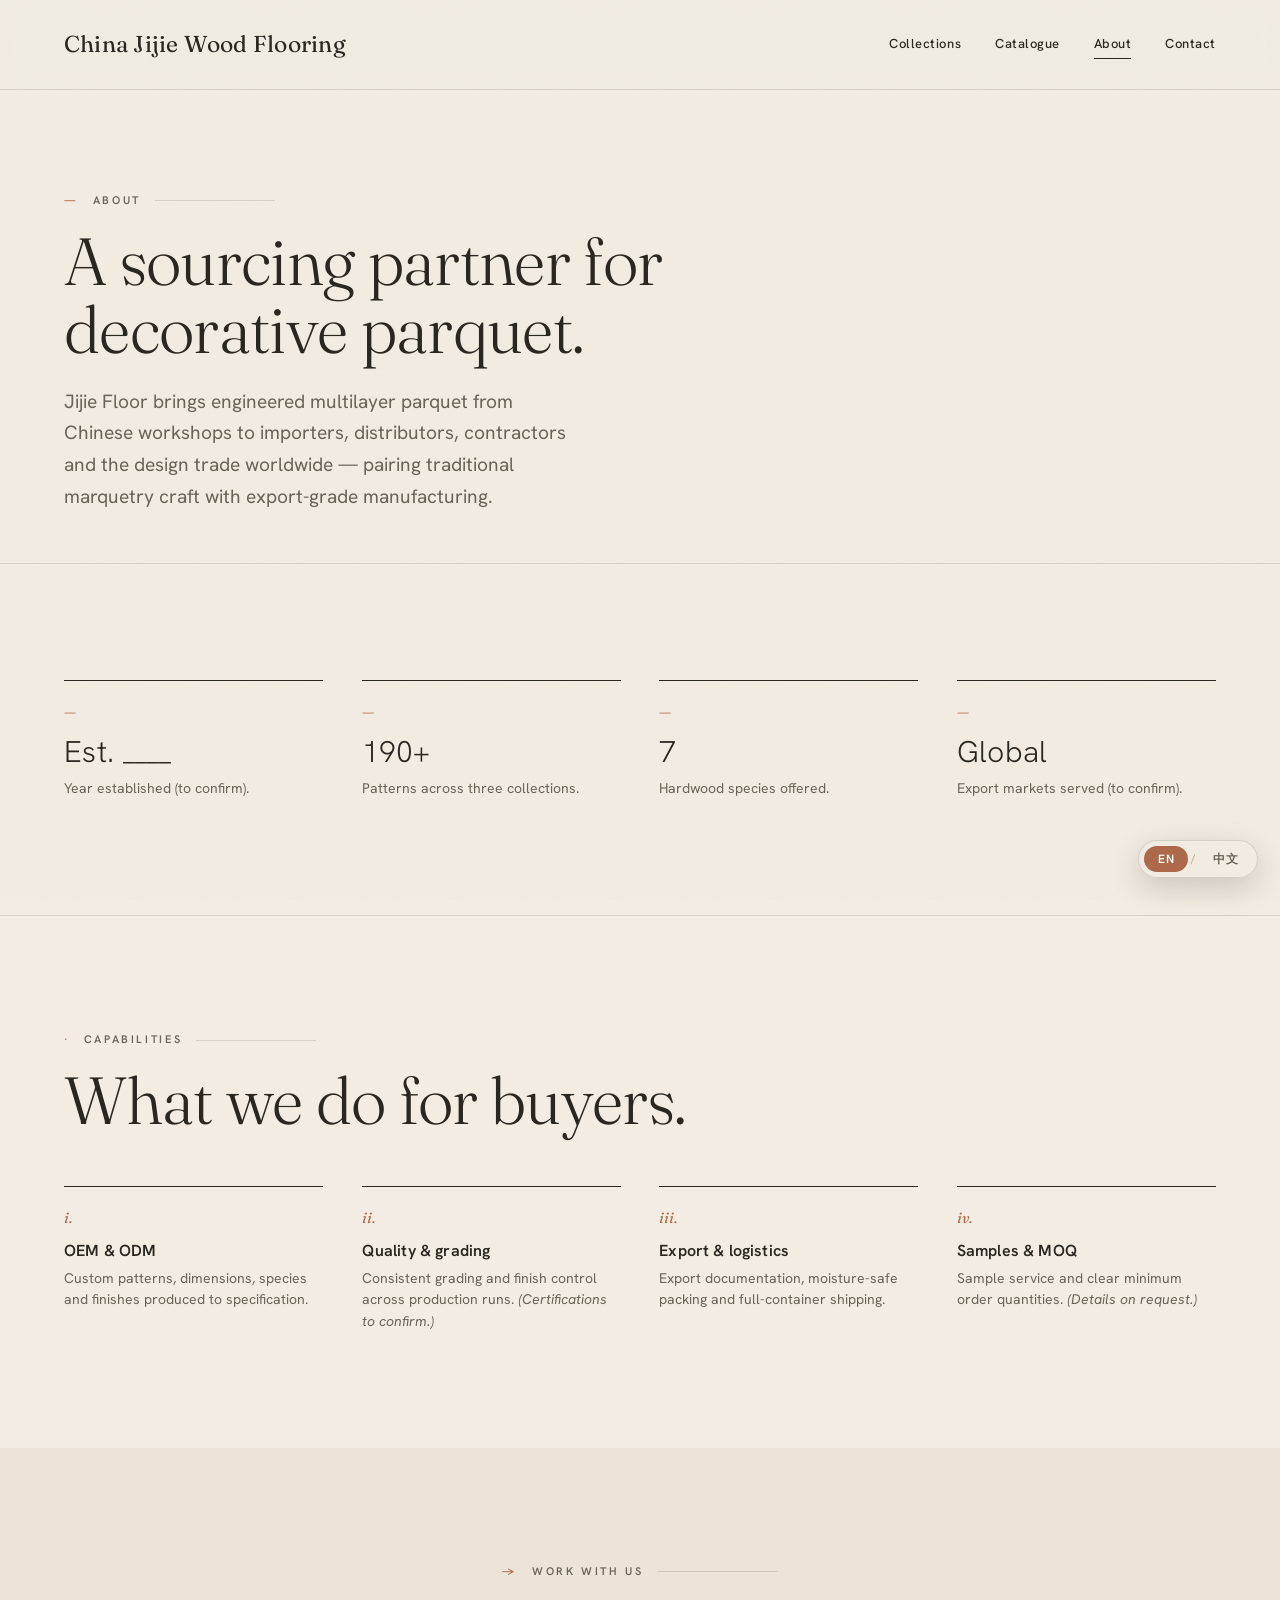
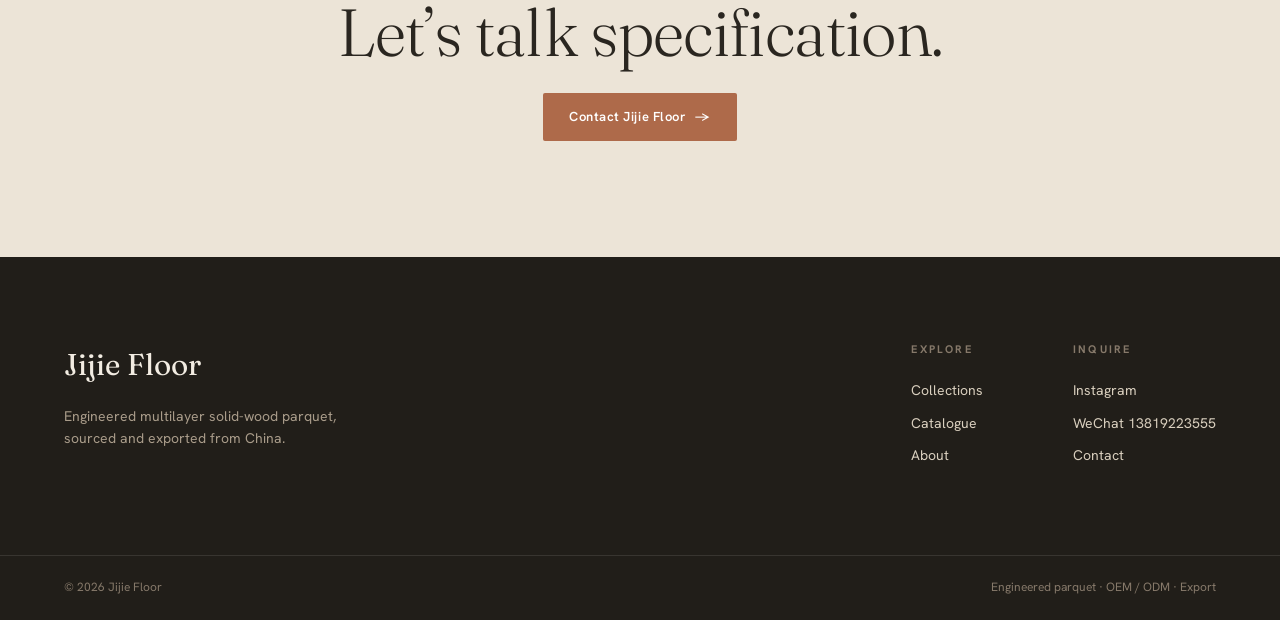
==== commit fa14272b: "Add 102 products from category QR links (chevron, herringbone, sawtooth, shaped inlay) Scraped image" ====
--- a/about.html
+++ b/about.html
@@ -34,7 +34,7 @@
 <section class="section section--line container">
   <div class="caps reveal">
     <div class="cap"><span class="no">—</span><h3 class="serif" style="font-weight:300;font-size:30px">Est. ____</h3><p data-i18n="ab.stat1.d">Year established (to confirm).</p></div>
-    <div class="cap"><span class="no">—</span><h3 class="serif" style="font-weight:300;font-size:30px">90+</h3><p data-i18n="ab.stat2.d">Patterns across three collections.</p></div>
+    <div class="cap"><span class="no">—</span><h3 class="serif" style="font-weight:300;font-size:30px">190+</h3><p data-i18n="ab.stat2.d">Patterns across three collections.</p></div>
     <div class="cap"><span class="no">—</span><h3 class="serif" style="font-weight:300;font-size:30px">7</h3><p data-i18n="ab.stat3.d">Hardwood species offered.</p></div>
     <div class="cap"><span class="no">—</span><h3 class="serif" style="font-weight:300;font-size:30px" data-i18n>Global</h3><p data-i18n="ab.stat4.d">Export markets served (to confirm).</p></div>
   </div>
--- a/assets/css/styles.css
+++ b/assets/css/styles.css
@@ -129,7 +129,11 @@
 .hero h1{margin:22px 0 26px;max-width:14ch;color:#FBF7EF}
 .hero__actions{display:flex;gap:16px;flex-wrap:wrap}
 .hero__meta{position:absolute;right:var(--gutter);bottom:clamp(56px,8vw,96px);text-align:right;font-size:11px;letter-spacing:.18em;text-transform:uppercase;color:rgba(247,242,233,.7);writing-mode:vertical-rl;transform:rotate(180deg)}
-@media(max-width:760px){.hero__meta{display:none}}
+@media(max-width:760px){
+  .hero__meta{display:none}
+  /* mobile-only hero image (desktop keeps the inline background) */
+  .hero__bg{background-image:url('../img/hero-mobile.jpg')!important;background-position:center}
+}
 
 /* ---------- Collection tiles ---------- */
 .tiles{display:grid;grid-template-columns:repeat(3,1fr);gap:clamp(14px,2vw,26px)}
